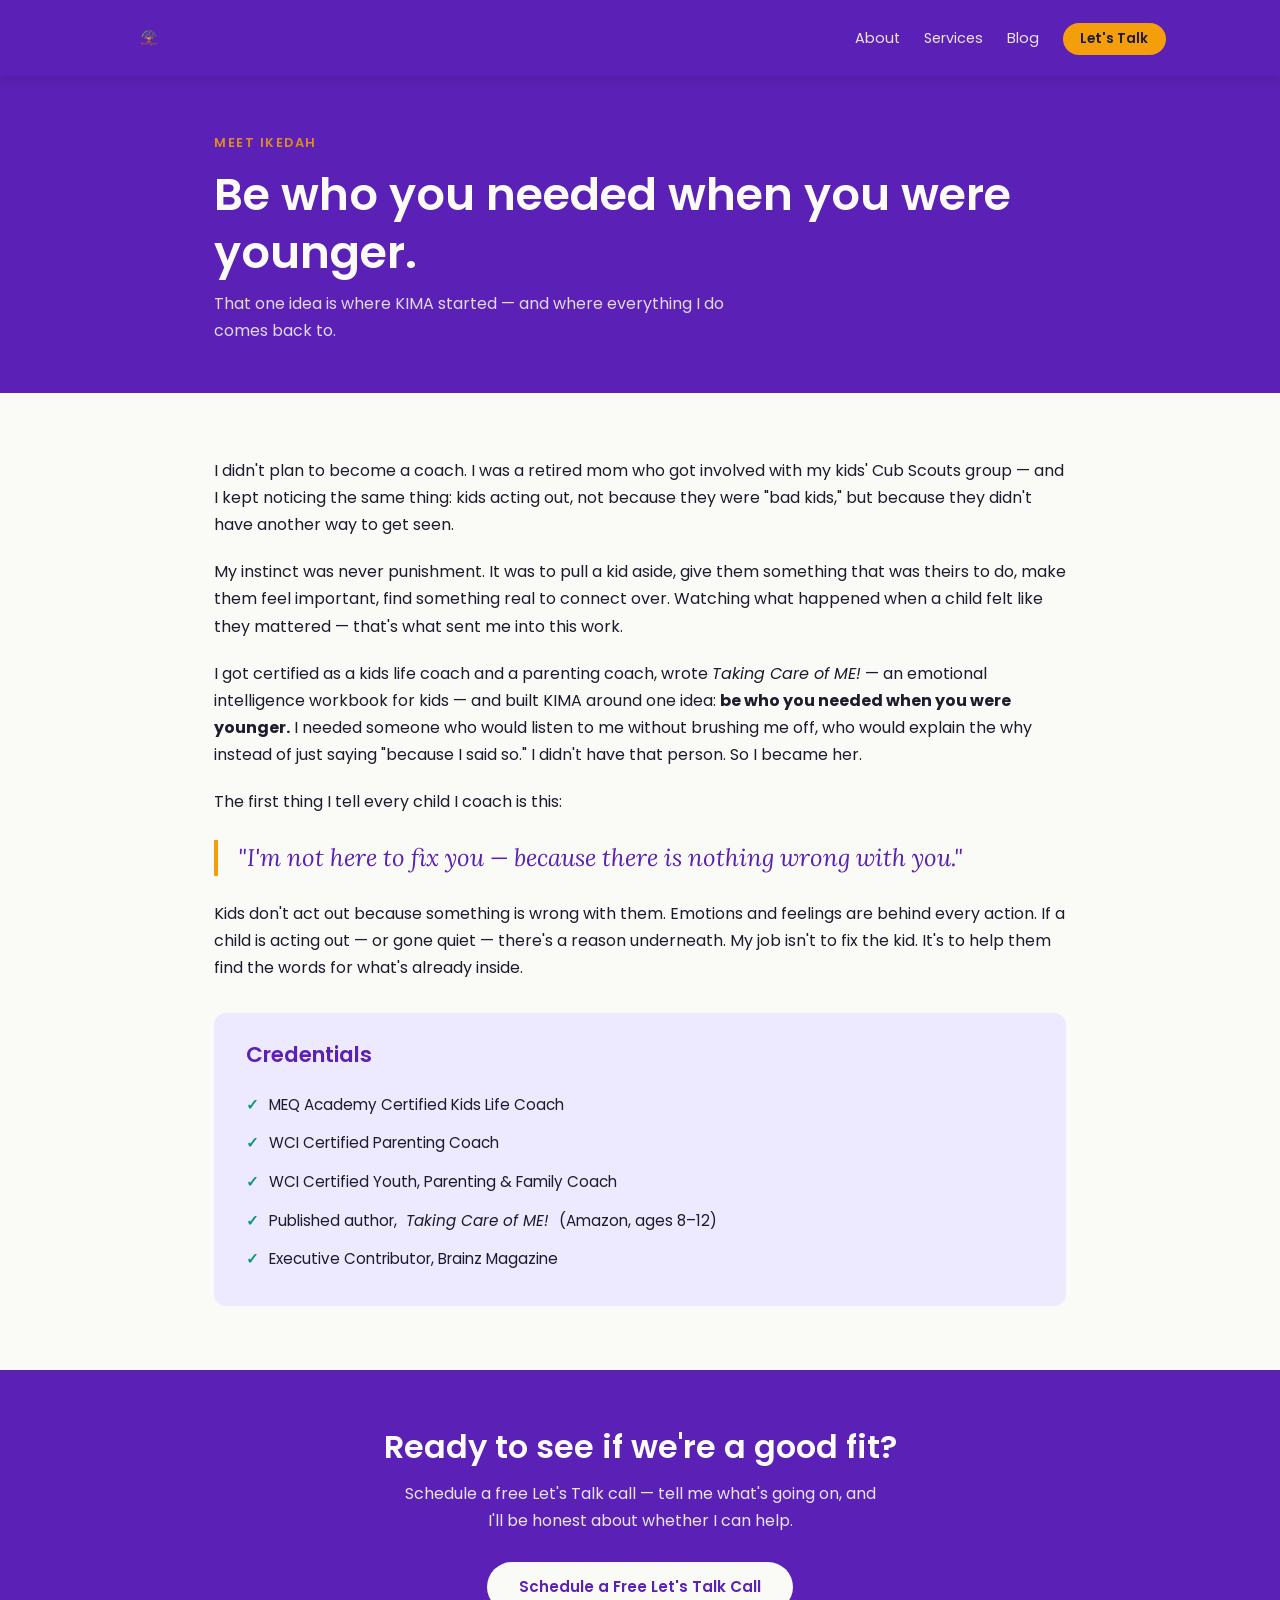
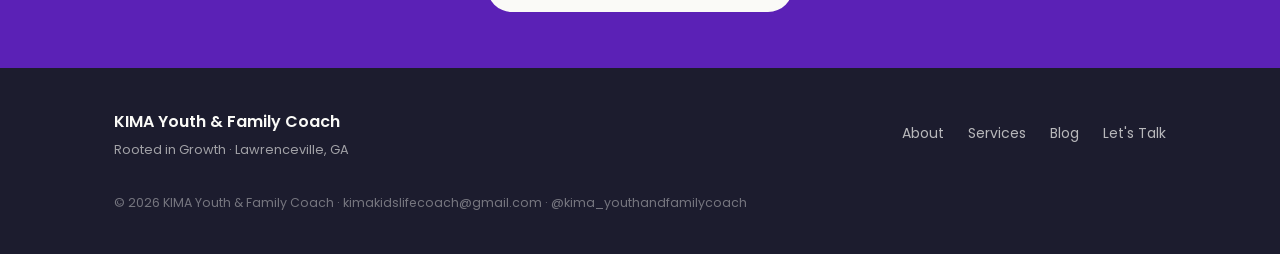
==== about.html @ a501afdf "Initial site build — KIMA Youth & Family Coach All 5 pages with approved copy: index, about, service" ====
<!DOCTYPE html>
<html lang="en">
<head>
  <meta charset="UTF-8" />
  <meta name="viewport" content="width=device-width, initial-scale=1.0" />
  <title>Meet Ikedah | KIMA Youth & Family Coach</title>
  <meta name="description" content="Meet Ikedah Alston — certified kids life coach, parenting coach, and author of Taking Care of ME! Serving families in Lawrenceville, GA." />
  <link rel="stylesheet" href="styles.css" />
</head>
<body>

  <!-- NAV -->
  <nav class="nav">
    <div class="container--wide nav__inner">
      <a href="index.html" class="nav__logo">
        <img src="assets/logo.png" alt="KIMA Youth & Family Coach logo" />
      </a>
      <button class="nav__toggle" aria-label="Toggle menu" onclick="this.nextElementSibling.classList.toggle('open')">
        <span></span><span></span><span></span>
      </button>
      <ul class="nav__links">
        <li><a href="about.html">About</a></li>
        <li><a href="services.html">Services</a></li>
        <li><a href="blog.html">Blog</a></li>
        <li><a href="contact.html" class="btn-nav">Let's Talk</a></li>
      </ul>
    </div>
  </nav>

  <!-- PAGE HERO -->
  <section class="page-hero">
    <div class="container">
      <p class="section-label" style="color:var(--amber);">Meet Ikedah</p>
      <h1>Be who you needed when you were younger.</h1>
      <p>That one idea is where KIMA started — and where everything I do comes back to.</p>
    </div>
  </section>

  <!-- ABOUT BODY -->
  <section class="about">
    <div class="container">
      <div class="about__body">
        <p>I didn't plan to become a coach. I was a retired mom who got involved with my kids' Cub Scouts group — and I kept noticing the same thing: kids acting out, not because they were "bad kids," but because they didn't have another way to get seen.</p>

        <p>My instinct was never punishment. It was to pull a kid aside, give them something that was theirs to do, make them feel important, find something real to connect over. Watching what happened when a child felt like they mattered — that's what sent me into this work.</p>

        <p>I got certified as a kids life coach and a parenting coach, wrote <em>Taking Care of ME!</em> — an emotional intelligence workbook for kids — and built KIMA around one idea: <strong>be who you needed when you were younger.</strong> I needed someone who would listen to me without brushing me off, who would explain the why instead of just saying "because I said so." I didn't have that person. So I became her.</p>

        <p>The first thing I tell every child I coach is this:</p>
      </div>

      <blockquote class="welcome__quote" style="margin-top:1.5rem; margin-bottom:1.5rem;">
        "I'm not here to fix you — because there is nothing wrong with you."
      </blockquote>

      <div class="about__body">
        <p>Kids don't act out because something is wrong with them. Emotions and feelings are behind every action. If a child is acting out — or gone quiet — there's a reason underneath. My job isn't to fix the kid. It's to help them find the words for what's already inside.</p>
      </div>

      <!-- CREDENTIALS -->
      <div class="credentials">
        <h3>Credentials</h3>
        <ul>
          <li>MEQ Academy Certified Kids Life Coach</li>
          <li>WCI Certified Parenting Coach</li>
          <li>WCI Certified Youth, Parenting & Family Coach</li>
          <li>Published author, <em>Taking Care of ME!</em> (Amazon, ages 8–12)</li>
          <li>Executive Contributor, Brainz Magazine</li>
        </ul>
      </div>
    </div>
  </section>

  <!-- CTA BANNER -->
  <section class="cta-banner">
    <div class="container">
      <h2>Ready to see if we're a good fit?</h2>
      <p>Schedule a free Let's Talk call — tell me what's going on, and I'll be honest about whether I can help.</p>
      <a href="contact.html" class="btn btn--white">Schedule a Free Let's Talk Call</a>
    </div>
  </section>

  <!-- FOOTER -->
  <footer class="footer">
    <div class="container--wide footer__inner">
      <div>
        <div class="footer__brand">KIMA Youth & Family Coach</div>
        <div class="footer__tagline">Rooted in Growth · Lawrenceville, GA</div>
      </div>
      <ul class="footer__links">
        <li><a href="about.html">About</a></li>
        <li><a href="services.html">Services</a></li>
        <li><a href="blog.html">Blog</a></li>
        <li><a href="contact.html">Let's Talk</a></li>
      </ul>
      <p class="footer__copy">© 2026 KIMA Youth & Family Coach · kimakidslifecoach@gmail.com · @kima_youthandfamilycoach</p>
    </div>
  </footer>

</body>
</html>
---- styles.css ----
@import url('https://fonts.googleapis.com/css2?family=Poppins:wght@400;600;700&family=Lora:ital@1&display=swap');

/* ── Reset & Base ── */
*, *::before, *::after { box-sizing: border-box; margin: 0; padding: 0; }

:root {
  --violet: #5B21B6;
  --violet-dark: #4C1D95;
  --amber: #F59E0B;
  --teal: #0D9488;
  --white: #FAFAF7;
  --off-white: #F3F3EF;
  --dark: #1C1C2E;
  --gray: #6B7280;
  --light-violet: #EDE9FE;
}

html { scroll-behavior: smooth; }

body {
  font-family: 'Poppins', sans-serif;
  font-size: 1rem;
  line-height: 1.7;
  color: var(--dark);
  background: var(--white);
}

img { max-width: 100%; display: block; }
a { color: inherit; text-decoration: none; }

/* ── Typography ── */
h1, h2, h3, h4 {
  font-family: 'Poppins', sans-serif;
  font-weight: 600;
  line-height: 1.3;
}

h1 { font-size: clamp(1.8rem, 4vw, 2.8rem); }
h2 { font-size: clamp(1.4rem, 3vw, 2rem); }
h3 { font-size: clamp(1.1rem, 2vw, 1.35rem); }

blockquote, .lora {
  font-family: 'Lora', serif;
  font-style: italic;
}

/* ── Layout ── */
.container {
  max-width: 900px;
  margin: 0 auto;
  padding: 0 1.5rem;
}

.container--wide {
  max-width: 1100px;
  margin: 0 auto;
  padding: 0 1.5rem;
}

section { padding: 4rem 0; }

/* ── Nav ── */
.nav {
  position: sticky;
  top: 0;
  z-index: 100;
  background: var(--violet);
  padding: 1rem 0;
  box-shadow: 0 2px 12px rgba(0,0,0,0.15);
}

.nav__inner {
  display: flex;
  align-items: center;
  justify-content: space-between;
  gap: 1rem;
}

.nav__logo {
  display: flex;
  align-items: center;
  gap: 0.6rem;
}

.nav__logo img {
  height: 44px;
  width: auto;
}

.nav__logo-text {
  color: var(--white);
  font-weight: 600;
  font-size: 1rem;
  line-height: 1.2;
}

.nav__links {
  display: flex;
  align-items: center;
  gap: 1.5rem;
  list-style: none;
}

.nav__links a {
  color: var(--white);
  font-size: 0.9rem;
  font-weight: 400;
  opacity: 0.9;
  transition: opacity 0.2s;
}

.nav__links a:hover { opacity: 1; }

.nav__links .btn-nav {
  background: var(--amber);
  color: var(--dark);
  padding: 0.4rem 1.1rem;
  border-radius: 99px;
  font-weight: 600;
  font-size: 0.85rem;
  opacity: 1;
}

.nav__links .btn-nav:hover { background: #FBBF24; }

/* Mobile nav */
.nav__toggle {
  display: none;
  background: none;
  border: none;
  cursor: pointer;
  padding: 0.25rem;
}

.nav__toggle span {
  display: block;
  width: 22px;
  height: 2px;
  background: var(--white);
  margin: 5px 0;
  transition: 0.3s;
}

@media (max-width: 640px) {
  .nav__toggle { display: block; }
  .nav__links {
    display: none;
    position: absolute;
    top: 100%;
    left: 0; right: 0;
    background: var(--violet-dark);
    flex-direction: column;
    align-items: flex-start;
    padding: 1rem 1.5rem 1.5rem;
    gap: 1rem;
  }
  .nav__links.open { display: flex; }
}

/* ── Buttons ── */
.btn {
  display: inline-block;
  padding: 0.75rem 2rem;
  border-radius: 99px;
  font-weight: 600;
  font-size: 0.95rem;
  transition: transform 0.15s, box-shadow 0.15s;
  cursor: pointer;
  border: none;
}

.btn:hover { transform: translateY(-1px); box-shadow: 0 4px 16px rgba(0,0,0,0.15); }

.btn--primary { background: var(--amber); color: var(--dark); }
.btn--white { background: var(--white); color: var(--violet); }
.btn--outline {
  background: transparent;
  border: 2px solid var(--violet);
  color: var(--violet);
}

/* ── Hero ── */
.hero {
  background: var(--violet);
  color: var(--white);
  padding: 5rem 0 4rem;
  text-align: center;
}

.hero__tagline {
  font-size: 0.85rem;
  font-weight: 600;
  letter-spacing: 0.12em;
  text-transform: uppercase;
  color: var(--amber);
  margin-bottom: 1rem;
}

.hero h1 {
  color: var(--white);
  margin-bottom: 1.5rem;
  max-width: 700px;
  margin-left: auto;
  margin-right: auto;
}

.hero__sub {
  font-size: 1.05rem;
  opacity: 0.9;
  max-width: 560px;
  margin: 0 auto 2rem;
}

/* ── Welcome Section ── */
.welcome {
  background: var(--white);
}

.welcome__quote {
  font-family: 'Lora', serif;
  font-style: italic;
  font-size: clamp(1.2rem, 2.5vw, 1.5rem);
  color: var(--violet);
  border-left: 4px solid var(--amber);
  padding-left: 1.25rem;
  margin-bottom: 1.75rem;
  line-height: 1.5;
}

.welcome__body p { margin-bottom: 1.25rem; }
.welcome__body p:last-of-type { margin-bottom: 0; }

.welcome__attribution {
  margin-top: 1.5rem;
  font-size: 0.85rem;
  color: var(--gray);
  font-style: italic;
}

/* ── Two Column ── */
.two-col {
  background: var(--light-violet);
}

.two-col__grid {
  display: grid;
  grid-template-columns: 1fr 1fr;
  gap: 2rem;
}

@media (max-width: 640px) {
  .two-col__grid { grid-template-columns: 1fr; }
}

.two-col__card {
  background: var(--white);
  border-radius: 12px;
  padding: 2rem;
  border-top: 4px solid var(--violet);
}

.two-col__card h3 {
  color: var(--violet);
  margin-bottom: 0.75rem;
}

/* ── Section Label ── */
.section-label {
  font-size: 0.8rem;
  font-weight: 600;
  letter-spacing: 0.12em;
  text-transform: uppercase;
  color: var(--teal);
  margin-bottom: 0.75rem;
}

/* ── Services ── */
.services { background: var(--white); }

.services__intro {
  max-width: 680px;
  margin-bottom: 3rem;
}

.services__group { margin-bottom: 3.5rem; }

.services__group-title {
  color: var(--violet);
  font-size: 0.8rem;
  font-weight: 700;
  letter-spacing: 0.1em;
  text-transform: uppercase;
  margin-bottom: 1.25rem;
  padding-bottom: 0.5rem;
  border-bottom: 2px solid var(--light-violet);
}

.package {
  border: 1px solid #E5E7EB;
  border-radius: 12px;
  padding: 1.75rem 2rem;
  margin-bottom: 1.25rem;
  transition: box-shadow 0.2s;
}

.package:hover { box-shadow: 0 4px 20px rgba(91,33,182,0.08); }

.package__header {
  display: flex;
  justify-content: space-between;
  align-items: flex-start;
  gap: 1rem;
  margin-bottom: 0.75rem;
  flex-wrap: wrap;
}

.package__name { color: var(--dark); }

.package__price {
  background: var(--violet);
  color: var(--white);
  padding: 0.3rem 1rem;
  border-radius: 99px;
  font-weight: 600;
  font-size: 0.95rem;
  white-space: nowrap;
}

.package__desc { color: var(--dark); margin-bottom: 0.75rem; }

.package__fit {
  font-size: 0.875rem;
  color: var(--gray);
  font-style: italic;
}

.services__cta {
  background: var(--light-violet);
  border-radius: 12px;
  padding: 2rem;
  text-align: center;
  margin-top: 2rem;
}

.services__cta p { margin-bottom: 1.25rem; color: var(--dark); }

/* ── G.R.O.W.T.H. Steps ── */
.growth-steps {
  list-style: none;
  margin: 1.5rem 0;
}

.growth-steps li {
  padding: 0.75rem 0;
  border-bottom: 1px solid #E5E7EB;
  font-size: 0.95rem;
}

.growth-steps li:last-child { border-bottom: none; }

.growth-steps strong { color: var(--violet); }

/* ── About ── */
.about { background: var(--white); }
.about__body p { margin-bottom: 1.25rem; }

.credentials {
  background: var(--light-violet);
  border-radius: 12px;
  padding: 1.75rem 2rem;
  margin-top: 2rem;
}

.credentials h3 { color: var(--violet); margin-bottom: 1rem; }

.credentials ul {
  list-style: none;
}

.credentials li {
  padding: 0.4rem 0;
  font-size: 0.95rem;
  display: flex;
  gap: 0.6rem;
  align-items: flex-start;
}

.credentials li::before {
  content: "✓";
  color: var(--teal);
  font-weight: 700;
  flex-shrink: 0;
}

/* ── Contact ── */
.contact { background: var(--violet); color: var(--white); }

.contact h2 { color: var(--white); margin-bottom: 1rem; }
.contact p { opacity: 0.9; margin-bottom: 0.75rem; max-width: 560px; }

.contact__form {
  background: var(--white);
  border-radius: 16px;
  padding: 2.5rem;
  margin-top: 2.5rem;
  max-width: 580px;
}

.form-group {
  margin-bottom: 1.25rem;
}

.form-group label {
  display: block;
  font-size: 0.875rem;
  font-weight: 600;
  color: var(--dark);
  margin-bottom: 0.4rem;
}

.form-group input,
.form-group textarea,
.form-group select {
  width: 100%;
  padding: 0.7rem 1rem;
  border: 1.5px solid #D1D5DB;
  border-radius: 8px;
  font-family: 'Poppins', sans-serif;
  font-size: 0.95rem;
  color: var(--dark);
  background: var(--white);
  transition: border-color 0.2s;
}

.form-group input:focus,
.form-group textarea:focus,
.form-group select:focus {
  outline: none;
  border-color: var(--violet);
}

.form-group textarea { resize: vertical; min-height: 120px; }

/* ── Blog ── */
.blog { background: var(--white); }
.blog__empty {
  background: var(--light-violet);
  border-radius: 12px;
  padding: 3rem 2rem;
  text-align: center;
  max-width: 520px;
}

.blog__empty p { color: var(--gray); margin-top: 0.75rem; }

/* ── CTA Banner ── */
.cta-banner {
  background: var(--violet);
  color: var(--white);
  text-align: center;
  padding: 3.5rem 0;
}

.cta-banner h2 { color: var(--white); margin-bottom: 0.75rem; }
.cta-banner p { opacity: 0.9; margin-bottom: 1.75rem; max-width: 480px; margin-left: auto; margin-right: auto; }

/* ── Footer ── */
.footer {
  background: var(--dark);
  color: var(--white);
  padding: 2.5rem 0;
  font-size: 0.875rem;
}

.footer__inner {
  display: flex;
  flex-wrap: wrap;
  justify-content: space-between;
  align-items: center;
  gap: 1rem;
}

.footer__brand { font-weight: 600; font-size: 1rem; }
.footer__tagline { opacity: 0.6; font-size: 0.8rem; margin-top: 0.2rem; }

.footer__links {
  display: flex;
  gap: 1.5rem;
  list-style: none;
}

.footer__links a {
  opacity: 0.7;
  transition: opacity 0.2s;
}

.footer__links a:hover { opacity: 1; }

.footer__copy {
  width: 100%;
  opacity: 0.4;
  font-size: 0.78rem;
  margin-top: 1rem;
}

/* ── Page Hero (inner pages) ── */
.page-hero {
  background: var(--violet);
  color: var(--white);
  padding: 3.5rem 0 3rem;
}

.page-hero h1 { color: var(--white); margin-bottom: 0.5rem; }
.page-hero p { opacity: 0.85; max-width: 520px; }

/* ── Utility ── */
.text-violet { color: var(--violet); }
.text-amber { color: var(--amber); }
.mt-1 { margin-top: 1rem; }
.mt-2 { margin-top: 2rem; }
.mb-0 { margin-bottom: 0 !important; }
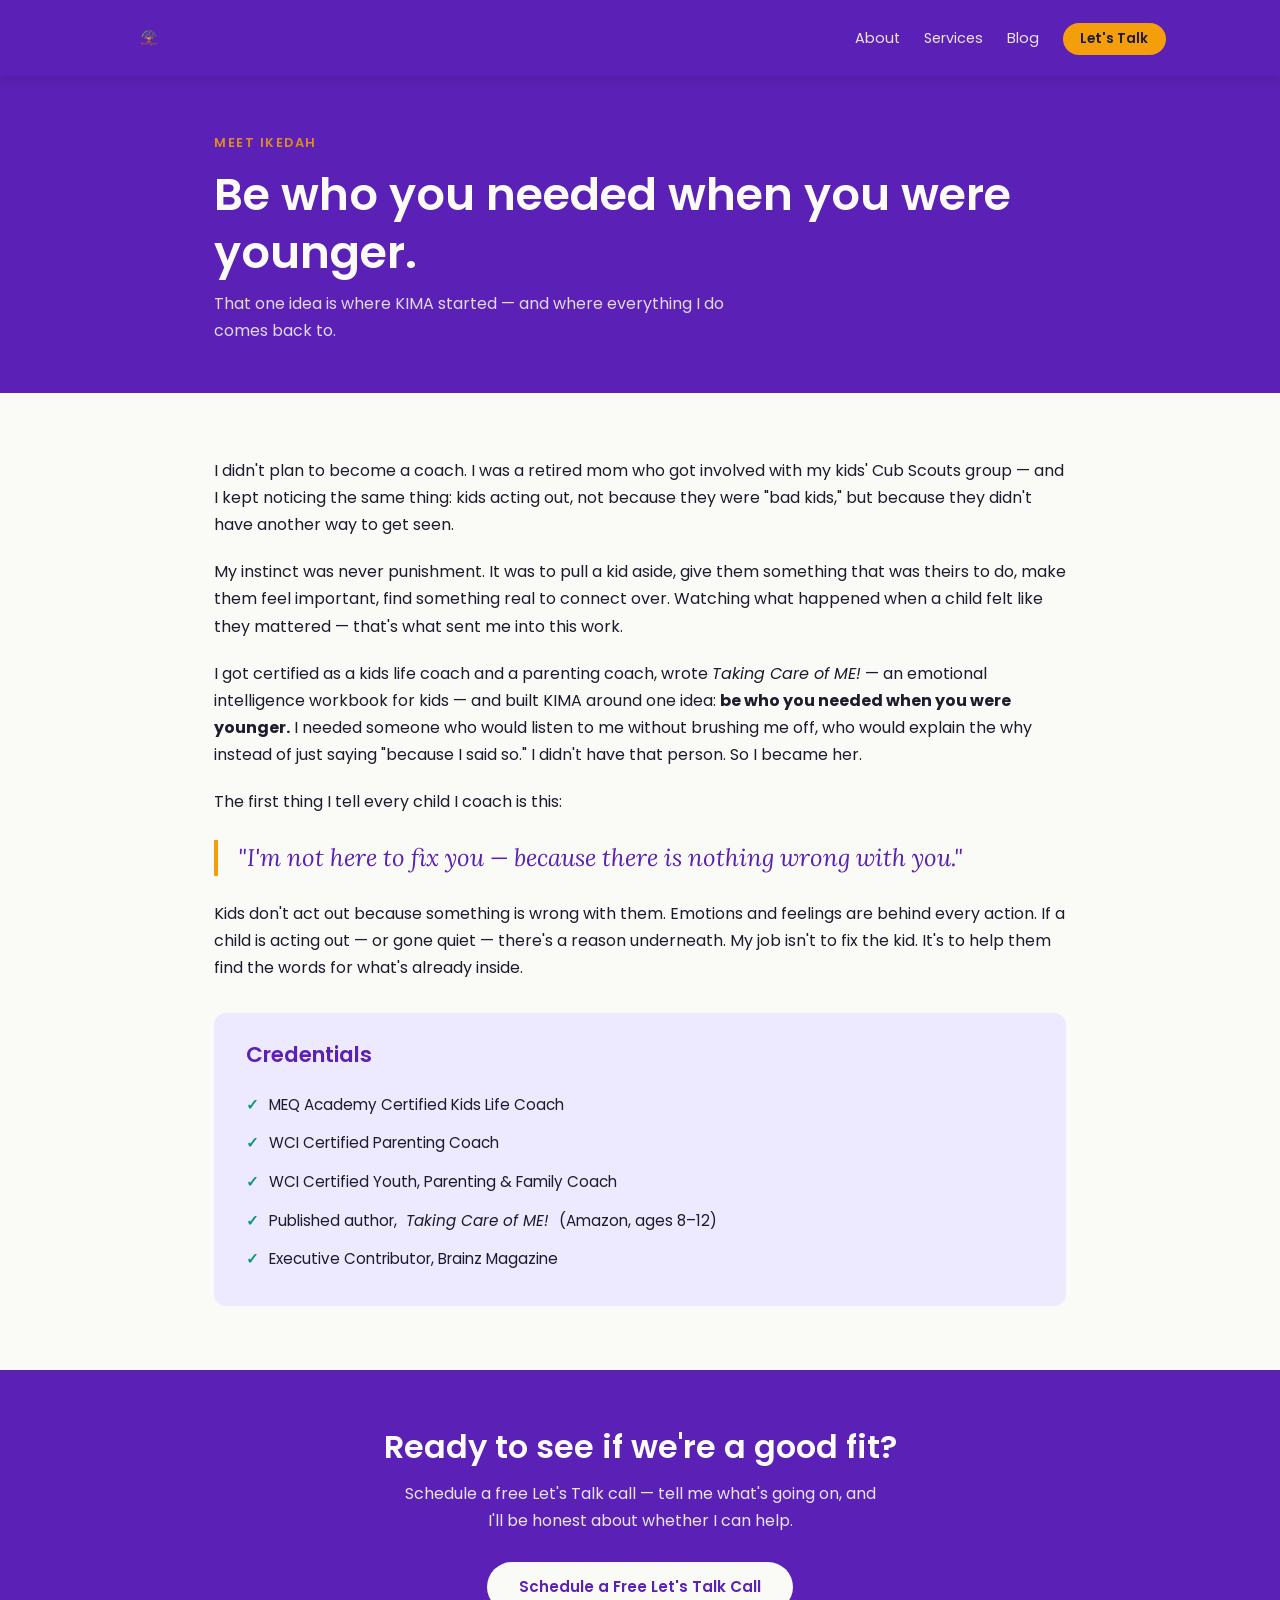
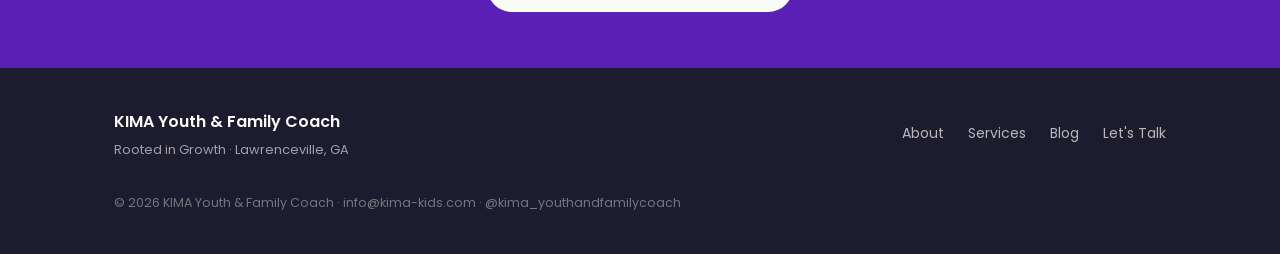
==== commit 29a74f34: "Update email to info@kima-kids.com across all pages" ====
--- a/about.html
+++ b/about.html
@@ -93,7 +93,7 @@
         <li><a href="blog.html">Blog</a></li>
         <li><a href="contact.html">Let's Talk</a></li>
       </ul>
-      <p class="footer__copy">© 2026 KIMA Youth & Family Coach · kimakidslifecoach@gmail.com · @kima_youthandfamilycoach</p>
+      <p class="footer__copy">© 2026 KIMA Youth & Family Coach · info@kima-kids.com · @kima_youthandfamilycoach</p>
     </div>
   </footer>
 
